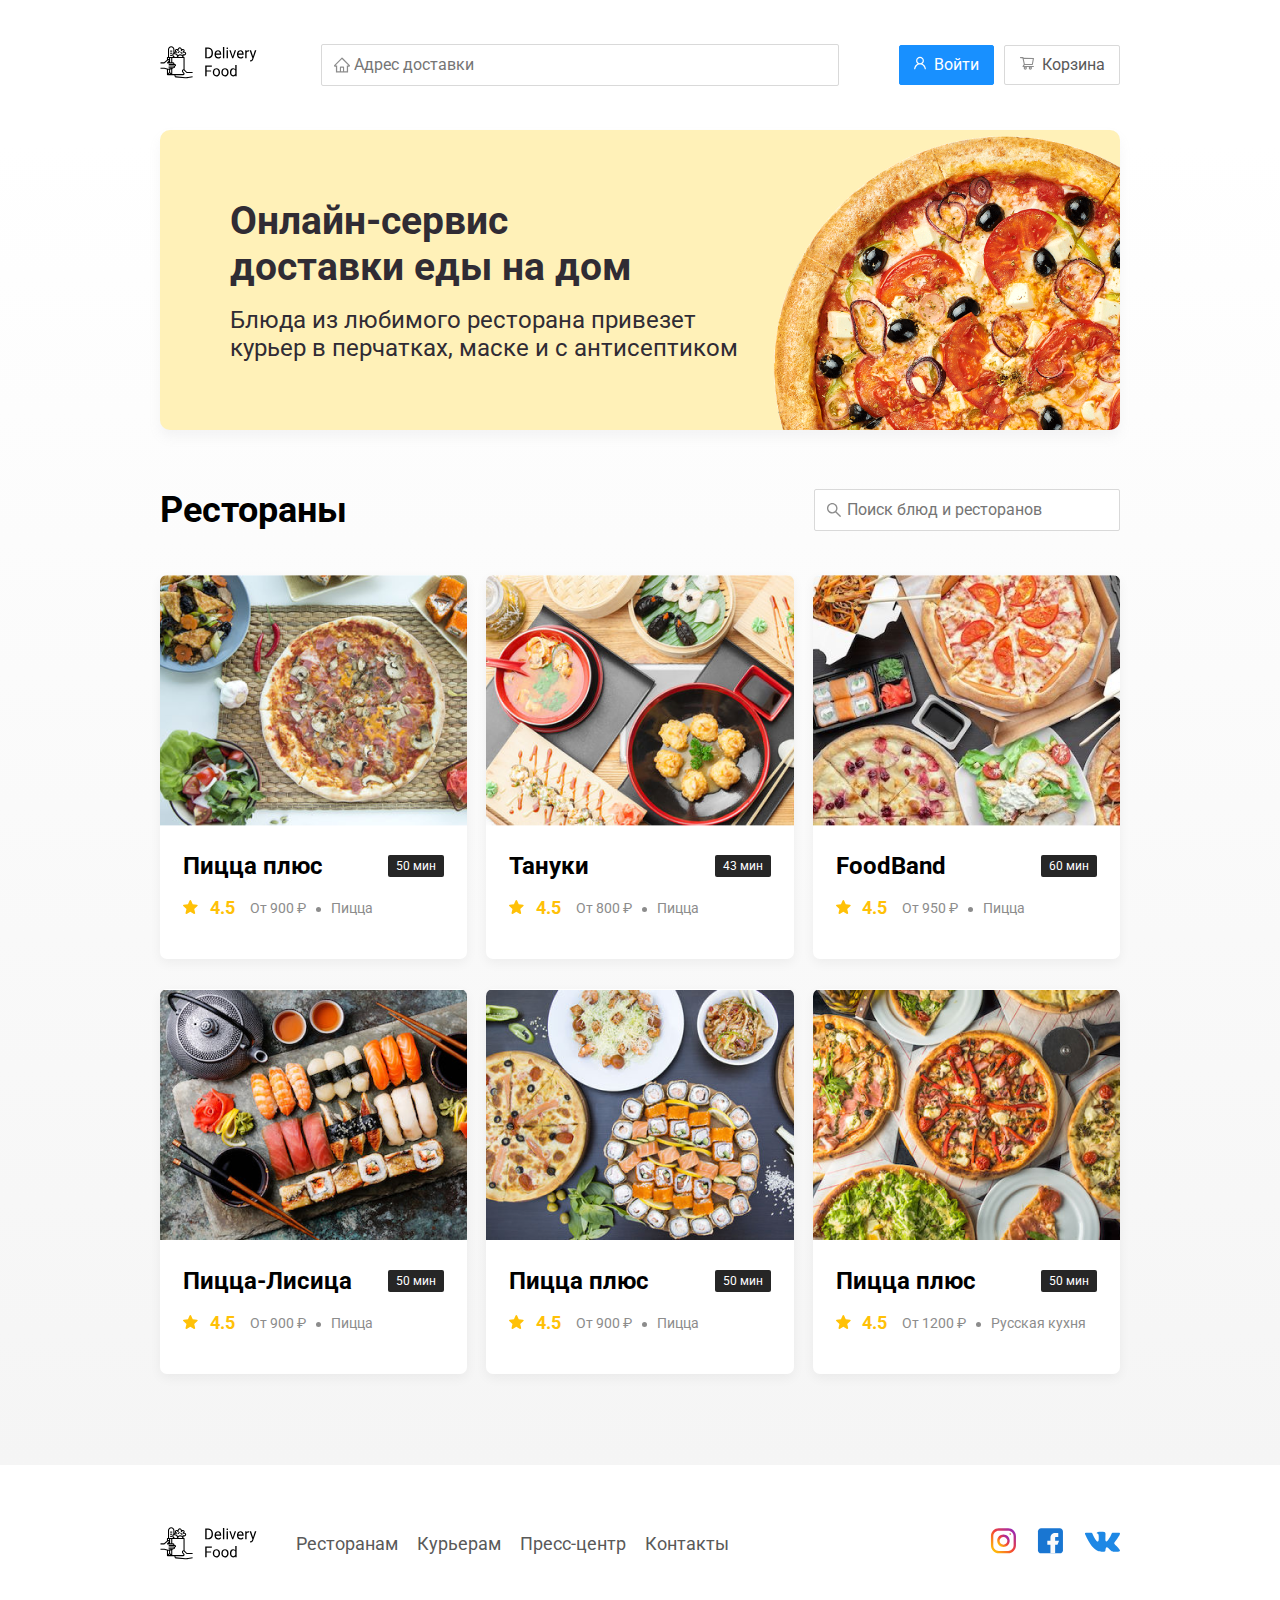
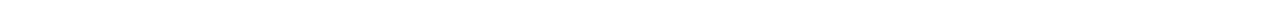
==== delivery/index.html @ 80c61ded "add layout" ====
<!DOCTYPE html>
<html lang="en">
<head>
    <meta charset="UTF-8">
    <meta name="viewport" content="width=device-width, initial-scale=1.0">
    <title>Доставка еды на дом!</title>
    <link
    rel="stylesheet"
    href="https://cdnjs.cloudflare.com/ajax/libs/animate.css/4.1.1/animate.min.css"/>
    <link href="https://fonts.googleapis.com/css2?family=Roboto:wght@400;700&display=swap" rel="stylesheet">
    <link rel="stylesheet" href="css/normalize.css"> 
    <link rel="stylesheet" href="css/style.css">
</head>
<body>
    <div class="container">
        <header class="header">
            <a href="index.html"><img src="img/logo.svg" alt="logo" class="logo"></a>
            
            <input type="text" class="input search-input" placeholder="Адрес доставки">
            <div class="buttons">
                <button class="button button-sign-in"><img src="img/Vector.svg" class="button-icon">
                    <span class="button-text">Войти</span></button>
                <button class="button" id="cart-button"><img src="img/carts.svg" class="button-icon">
                    <span class="button-text">Корзина</span></button>
            </div>
        </header>
    </div>
    <main class="main">
        <div class="container">
            <section class="promo">
                <h1 class="promo__title">
                    Онлайн-сервис <br>доставки еды на дом
                </h1>
                <p class="promo__text">
                    Блюда из любимого ресторана привезет курьер в 
                    перчатках, маске и с антисептиком
                </p>
            </section>
    
            <section class="restaurants">
                <div class="section-heading">
                    <h2 class="section-title">Рестораны</h2>
                    <input class=" input restaurant-search" placeholder="Поиск блюд и ресторанов">
                </div>
                <div class="cards">
                    <a href="restaurant.html" class="card">
                        <img src="img/1.png" alt="Пицца плюс" class="card__image">
                        <div class="card-text">
                            <div class="card-heading">
                                <h3 class="card-title">Пицца плюс</h3>
                                <span class="card-tag">50 мин</span>
                            </div>
                            <div class="card-info">
                                <div class="rating"><img src="img/star.svg" alt="" class="rating-star"> 4.5</div>
                                <div class="price">От 900 ₽</div>
                                <div class="category">Пицца</div>
                            </div>
                        </div>
                    </a>
                    <a href="restaurant.html" class="card">
                        <img src="img/2.png" alt="Пицца плюс" class="card__image">
                        <div class="card-text">
                            <div class="card-heading">
                                <h3 class="card-title">Тануки</h3>
                                <span class="card-tag">43 мин</span>
                            </div>
                            <div class="card-info">
                                <div class="rating"><img src="img/star.svg" alt="" class="rating-star"> 4.5</div>
                                <div class="price">От 800 ₽</div>
                                <div class="category">Пицца</div>
                            </div>
                        </div>
                    </a>
                    <a href="restaurant.html" class="card">
                        <img src="img/3.png" alt="Пицца плюс" class="card__image">
                        <div class="card-text">
                            <div class="card-heading">
                                <h3 class="card-title">FoodBand</h3>
                                <span class="card-tag">60 мин</span>
                            </div>
                            <div class="card-info">
                                <div class="rating"><img src="img/star.svg" alt="" class="rating-star"> 4.5</div>
                                <div class="price">От 950 ₽</div>
                                <div class="category">Пицца</div>
                            </div>
                        </div>
                    </a>
                    <a href="restaurant.html" class="card">
                        <img src="img/4.png" alt="Пицца плюс" class="card__image">
                        <div class="card-text">
                            <div class="card-heading">
                                <h3 class="card-title">Пицца-Лисица</h3>
                                <span class="card-tag">50 мин</span>
                            </div>
                            <div class="card-info">
                                <div class="rating"><img src="img/star.svg" alt="" class="rating-star"> 4.5</div>
                                <div class="price">От 900 ₽</div>
                                <div class="category">Пицца</div>
                            </div>
                        </div>
                    </a>
                    <a href="restaurant.html" class="card">
                        <img src="img/5.png" alt="Пицца плюс" class="card__image">
                        <div class="card-text">
                            <div class="card-heading">
                                <h3 class="card-title">Пицца плюс</h3>
                                <span class="card-tag">50 мин</span>
                            </div>
                            <div class="card-info">
                                <div class="rating">
                                    <img src="img/star.svg" alt="" class="rating-star"> 4.5</div>
                                <div class="price">От 900 ₽</div>
                                <div class="category">Пицца</div>
                            </div>
                        </div>
                    </a>
                    <a href="restaurant.html" class="card">
                        <img src="img/6.png" alt="Пицца плюс" class="card__image">
                        <div class="card-text">
                            <div class="card-heading">
                                <h3 class="card-title">Пицца плюс</h3>
                                <span class="card-tag">50 мин</span>
                            </div>
                            <div class="card-info">
                                <div class="rating"><img src="img/star.svg" alt="" class="rating-star"> 4.5</div>
                                <div class="price">От 1200 ₽</div>
                                <div class="category">Русская кухня</div>
                            </div>
                        </div>
                    </a>
                </div>
            </section>
        </div>
    </main>
    <div class="footer">
        <div class="container">
            <div class="footer-block">
                <img src="img/logo.svg" alt="logo" class="logo footer-logo">
                <nav class="footer-nav">
                    <a href="#" class="footer-link">Ресторанам </a>
                    <a href="#" class="footer-link">Курьерам</a>
                    <a href="#" class="footer-link">Пресс-центр</a>
                    <a href="#" class="footer-link">Контакты</a>
                </nav>
                <div class="social-links">
                    <a href="#" class="social-link"><img src="img/instagram.svg" alt="instagram"></a>
                    <a href="#" class="social-link"><img src="img/fb.svg" alt="FaceBook"></a>
                    <a href="#" class="social-link"><img src="img/vk.svg" alt="VKontakte"></a>
                </div>
            </div>
        </div>
    </div>
</body>
</html>
---- delivery/css/style.css ----
* {
    box-sizing: border-box;
}

body {
    padding-top: 44px;
    font-family: 'Roboto', sans-serif;
}

.container {
    max-width: 1200px;
    margin: 0 auto;
}

.header {
    display: flex;
    justify-content: space-between;
    align-items: center;
    margin-bottom: 44px;
}

.input {
    border-radius: 2px;
    border: 1px solid #D9D9D9;
    font-size: 16px;
    line-height: 24px;
    padding: 8px;
    color: #BFBFBF;
    padding-left: 32px;
    background-repeat: no-repeat;
    background-position: left 11px center;
}

.search-input {
    flex:0.8;
    background-image: url(../img/home.svg);
    
}

.buttons {
    display: flex;
    align-items: center;
}

.button {
    background: #fff;
    padding: 7px 14px;
    border-radius: 2px;
    border: 1px solid #D9D9D9;
    box-shadow: 0px 0px 2px rgba(0, 0, 0, 0.0015);
    color: #595959;
    font-size: 16px;
    line-height: 24px;
    cursor:pointer;
}

.button-sign-in {
    background: #1890FF;
    border: 1px solid #1890FF;
    color: #fff;
    margin-right: 10px;
}

.button-icon {
    margin-right: 4px;
}

.button-card-text {
    margin-right: 10px;
}

.main {
    background: linear-gradient(180deg, rgba(245, 245, 245, 0) 1.04%, #F5F5F5 100%);
    padding-bottom: 91px;
}

.promo {
    box-shadow: 0 7px 12px rgba(158,158,163, 0.1);
    background: #FFF1B8 url(../img/pizza-promo.png) no-repeat top right -230px / 800px;
    border-radius: 10px;
    padding: 68px 70px;
}

.promo__title {
    font-weight: 700;
    color: #302C34;
    font-size: 39px;
    line-height: 46px;
    margin: 0;
}

.promo__text {
    margin: 16px 0 0 0;
    max-width: 538px;
    font-size: 24px;
    line-height: 28px;
    font-weight: normal;
    color: #302C34;
}

.restaurants {
    margin-top: 59px;
}

.restaurant-search {
    background-image: url(../img/search.svg);
    width: 306px;
    margin-left: auto;
}

.section-heading {
    display: flex;
    
    align-items: center;
    margin-bottom: 44px;
}

.section-title {
    margin: 0;
    font-weight: bold;
    font-size: 36px;
    line-height: 42px;
    color: #000;
    margin-right: 30px;
}

.cards {
    display: flex;
    flex-wrap: wrap;
    align-items: flex-start;
    justify-content: space-between;
}

.cards .card:nth-child(-n+3){
    margin-bottom: 30px;
}


.card {
    background: #FFFFFF;
    box-shadow: 0px 4px 12px rgba(0, 0, 0, 0.05);
    border-radius: 7px;
    overflow: hidden;
    flex-basis: 32%;
    text-decoration: none;
}

.card-buttons {
    margin-top: 24px;
    display: flex;
    align-items: center;
}

.card-buttons button {
    display: flex;
    align-items: center;
}

.card-price-bold {
    font-weight: bold;
    font-size: 20px;
    line-height: 32px;
    color: #000;
    margin-left: 32px;
}

.card-image {
    width: 384px;
    height: 250px;
    object-fit: cover;
}

.card-text {
    padding-top: 20px;
    padding-bottom: 35px;
    padding-left: 23px;
    padding-right: 23px;
}

.card-heading {
    display: flex;
    align-items: center;
    justify-content: space-between;
}

.card-title {
    margin: 0;
    font-weight: bold;
    font-size: 24px;
    line-height: 32px;
    color: #000;
}

.card-title-reg{
    font-weight: 400;
}

.card-tag {
    padding: 1px 8px;
    background: #262626;
    color: #fff;
    font-size: 12px;
    line-height: 20px;
    font-weight: normal;
    border-radius: 2px;
}

.card-info {
    display: flex;
    align-items: center;
    margin-top: 10px;
    flex-wrap: wrap;

}

.rating {
    margin-right: 26px;
    color: #FFC107;
    font-weight: bold;
    font-size: 18px;
    line-height: 32px;
}

.price, .category {
    color: #8C8C8C;
    font-weight: 400;
    font-size: 18px;
    line-height: 32px;
}

.ingredients {
    color: #8C8C8C;
    font-weight: 400;
    font-size: 18px;
    line-height: 21px;
}

.category {
    text-overflow: ellipsis;
    overflow: hidden;
    white-space: nowrap;
    max-width: 150px;
}

.price {
    margin-right: 10px;
    position: relative;
}

.price::after {
    content: "";
    display: inline-block;
    width: 5px;
    height: 5px;
    background: #8C8C8C;
    border-radius: 50%;
    vertical-align: middle;
    margin-left: 10px;
}

.rating-star {
    margin-right: 7.5px;
}

.footer {
    padding: 60px 0;
}

.footer-block {
    display: flex;
    align-items: center;
    justify-content: space-between;
}

.footer-nav {
    margin-right: auto;
    margin-left: 35px;
}

.footer-link {
    display: inline-block;
    color: #595959;
    text-decoration: none;
    font-weight: normal;
    font-size: 18px;
    line-height: 21px;
}

.footer-link:not(:last-child) {
    margin-right: 15px;
}

.social-links {
    display: flex;
    align-items: center;
}
.social-link:not(:last-child) {
    margin-right: 21px;
}

.modal {
    display: none;
    position: fixed;
    top: 0;
    left: 0;
    width: 100%;
    height: 100%;
    background: rgba(0, 0, 0, 0.4);
}

.is-open {
    display: flex;
}

.modal-dialog {
    max-width: 780px;
    width: 95%;
    padding:40px 45px;
    margin: auto;
    background: #FFFFFF;
    border-radius: 5px;
}

.modal-header {
    display: flex;
    justify-content: space-between;
    align-items: center;
    margin-bottom: 45px;
}

.modal-title {
    margin: 0;
    font-weight: bold;
    font-size: 36px;
    line-height: 42px;
}

.close {
    font-size: 36px;
    border:none;
    background-color: transparent;
}

.modal-body {
    margin-bottom: 52px;
}
.food-row {
    display: flex;
    align-items: flex-start;
    justify-content: space-between;
    padding-bottom: 8px;
    border-bottom: 1px solid #D9D9D9;
    margin-bottom: 15px;
}

.food-name {
    font-weight: normal;
    font-size: 18px;
    line-height: 32px;
}

.food-price {
    margin-left: auto;
    margin-right: 47px;
}

.food-counter {
    display: flex;
    align-items: center;
}

.counter-button {
    display: flex;
    align-items: center;
    justify-content: center;
    width: 39px;
    height: 32px;
    background: #FFFFFF;
    border: 1px solid #40A9FF;
    box-sizing: border-box;
    border-radius: 2px;
    font-weight: normal;
    font-size: 14px;
    line-height: 22px;
    color: #40A9FF;
}

.counter {
    font-size: 16px;
    line-height: 24px;
    margin-left: 10px;
    margin-right: 10px;
}

.modal-footer {
    display: flex;
    align-items: center;
    justify-content: space-between;
}

.footer-buttons {
    display: flex;
    align-items: center;
}

.price-tag {
    padding:15px 20px;
    background: #262626;
    border-radius: 5px;
    font-weight: bold;
    font-size: 20px;
    line-height: 23px;
    color: #FAFAFA;
}

@media (max-width: 1366px) {
    .container {
        max-width: 960px;
    }

    .promo {
        background-size: 710px;
        background-position: top right -240px;
    }

    .rating {
        margin-right: 15px;
    }

    .category, .price {
        font-size: 14px;
    }
}



@media (max-width: 992px) {
    .container {
        max-width: 750px;
    }

    .promo {
        padding: 50px;
        background-size: 500px;
        background-position: center right -160px;
    }

    .promo__text {
        font-size: 18px;
        max-width: 400px;
    }

    .card {
        flex-basis: 49%;
    }

    .footer-link {
        font-size: 16px;
    }
}

@media (max-width: 768px) {
    .container {
        max-width: 560px;
    }

    .card-info {
        flex-wrap: wrap;
    }

    .card .rating {
        flex-basis: 100%;
    }

    .card-title{
        font-size: 18px;
    }
    .promo {
        background-size: 400px;
        background-position: bottom 73px right -115px;
    }
    .promo__title {
        font-size: 24px;
        line-height: 1.4;
    }

    .promo__text {
        margin-top: 0;
    }
}

@media (max-width: 578px) {
    .container {
        width: 90%;
    }

    .header {
        flex-wrap: wrap;
    }

    .search-input {
        order: 5;
        margin-top: 15px;
        flex: 1;
    }

    .promo {
        background-image: none;
    }

    .promo__title {
        margin-bottom: 10px;
    }

    .section-title {
        font-size: 20px;
    }

    .card {
        flex-basis: 100%;
    }

    .card__image {
        width: 100%;
    }

    .cards .card:not(:last-child) {
        margin-bottom: 30px;
    }

    .footer {
        padding: 30px 0;
    }

    .footer-block {
        align-items: center;
    }

    .footer-nav {
        order: 0;
        margin-left: 0;
        margin-right: 0;
        display: flex;
        flex-direction: column;
    }

    .footer-logo {
        margin-right: 15px;
        order: 1;
    }

    .social-links {
        order: 2;
    }
}

@media (max-width:480px) {

    .button-text {
        display: none;
    }

    .button {
        min-height: 40px;
    }

    .button-icon {
        margin: 0;
    }

    .promo {
        padding: 20px;
    }

    .restaurants {
        margin-top: 30px;
    }
    .section-heading {
        flex-wrap: wrap;
    }

    .footer-block {
        flex-wrap: wrap;
        flex-direction: column;
        align-items: center;
    }

    .footer-logo {
        order: 0;
        margin-bottom: 20px;
    }
    .footer-nav {
        margin-bottom: 20px;
        text-align: center;
    }

    .footer-link:not(:last-child){
        margin-right: 0;
    }
}
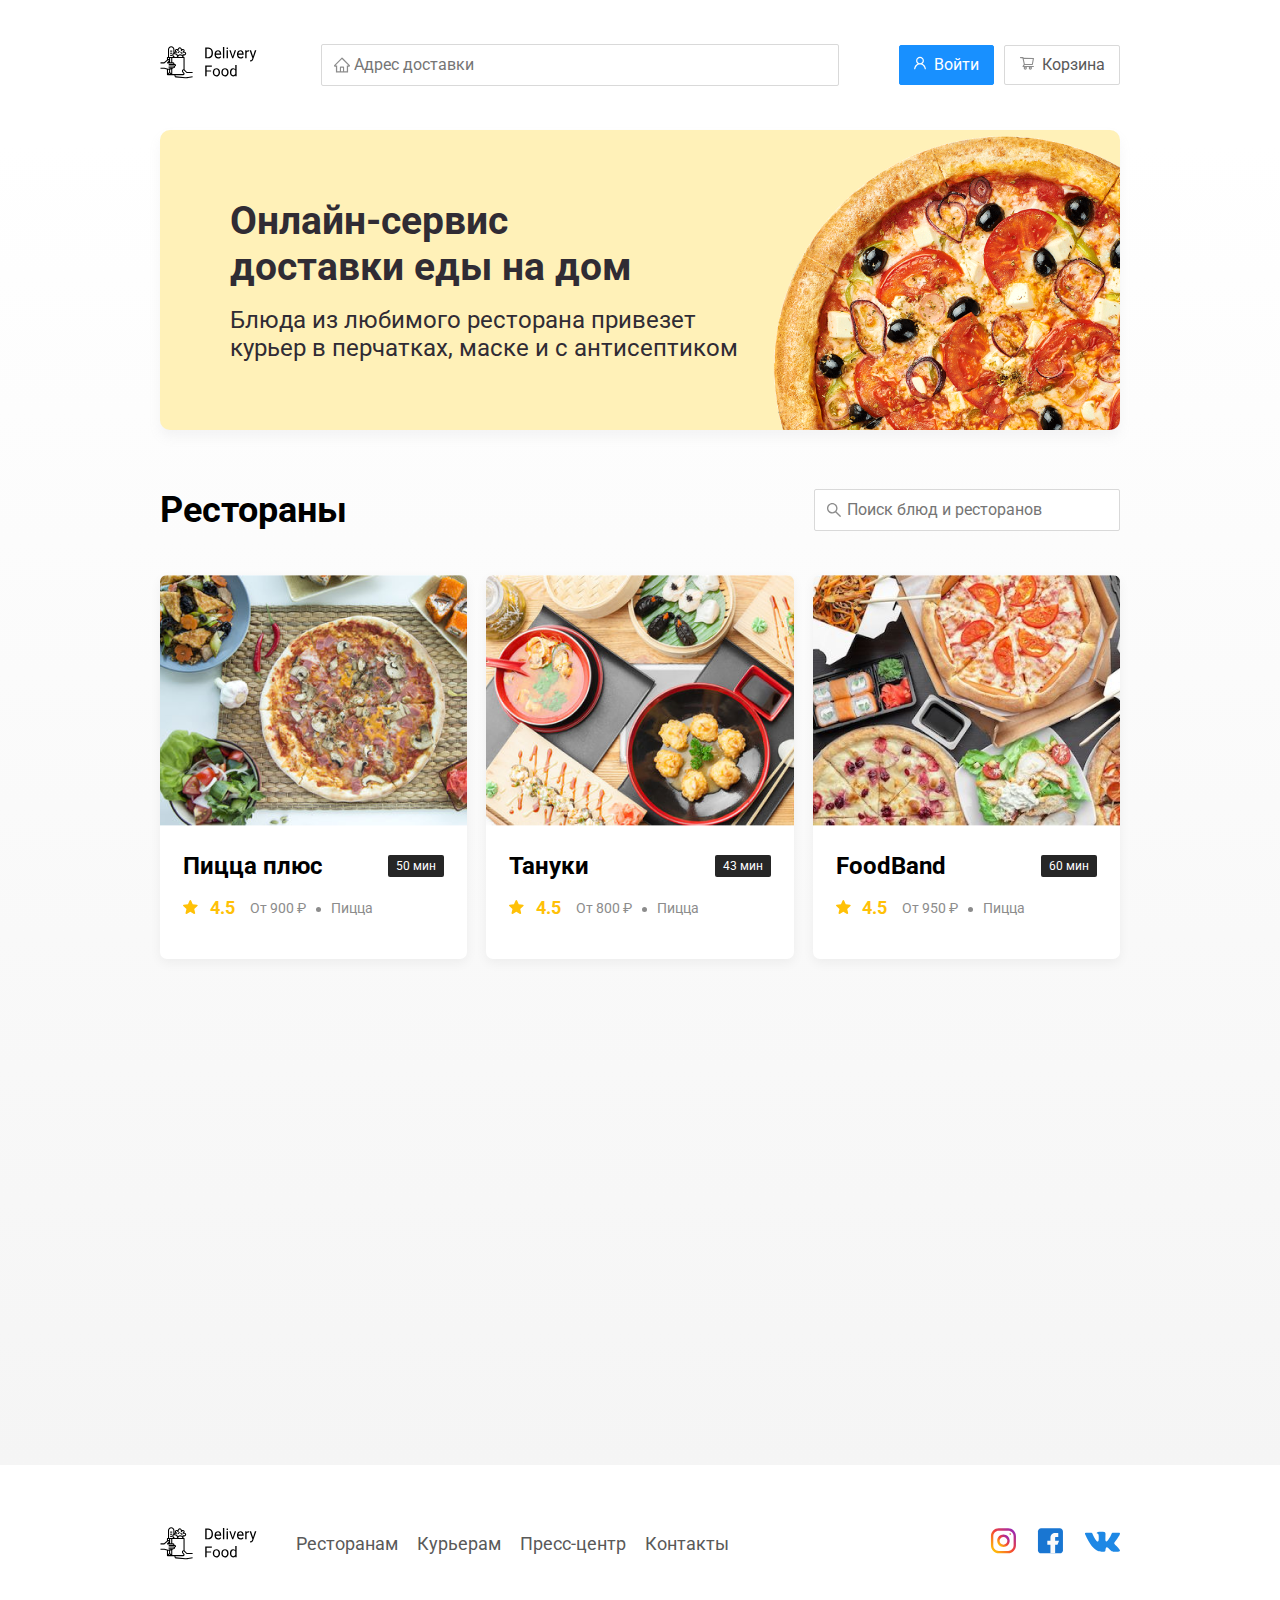
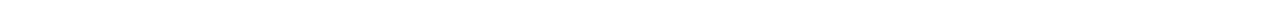
==== commit 122e4cf7: "add animation" ====
--- a/delivery/index.html
+++ b/delivery/index.html
@@ -20,14 +20,14 @@
             <div class="buttons">
                 <button class="button button-sign-in"><img src="img/Vector.svg" class="button-icon">
                     <span class="button-text">Войти</span></button>
-                <button class="button" id="cart-button"><img src="img/carts.svg" class="button-icon">
+                <button class="button" id="cart-button" id="cart-button"><img src="img/carts.svg" class="button-icon">
                     <span class="button-text">Корзина</span></button>
             </div>
         </header>
     </div>
     <main class="main">
         <div class="container">
-            <section class="promo">
+            <section class="promo animate__animated animate__flipInX">
                 <h1 class="promo__title">
                     Онлайн-сервис <br>доставки еды на дом
                 </h1>
@@ -43,7 +43,7 @@
                     <input class=" input restaurant-search" placeholder="Поиск блюд и ресторанов">
                 </div>
                 <div class="cards">
-                    <a href="restaurant.html" class="card">
+                    <a href="restaurant.html" class="card wow animate__animated animate__fadeInUp" data-wow-delay="0.2s">
                         <img src="img/1.png" alt="Пицца плюс" class="card__image">
                         <div class="card-text">
                             <div class="card-heading">
@@ -57,7 +57,7 @@
                             </div>
                         </div>
                     </a>
-                    <a href="restaurant.html" class="card">
+                    <a href="restaurant.html" class="card wow animate__animated animate__fadeInUp" data-wow-delay="0.4s">
                         <img src="img/2.png" alt="Пицца плюс" class="card__image">
                         <div class="card-text">
                             <div class="card-heading">
@@ -71,7 +71,7 @@
                             </div>
                         </div>
                     </a>
-                    <a href="restaurant.html" class="card">
+                    <a href="restaurant.html" class="card wow animate__animated animate__fadeInUp" data-wow-delay="0.6s">
                         <img src="img/3.png" alt="Пицца плюс" class="card__image">
                         <div class="card-text">
                             <div class="card-heading">
@@ -85,7 +85,7 @@
                             </div>
                         </div>
                     </a>
-                    <a href="restaurant.html" class="card">
+                    <a href="restaurant.html" class="card wow animate__animated animate__fadeInUp" data-wow-delay="0.2s">
                         <img src="img/4.png" alt="Пицца плюс" class="card__image">
                         <div class="card-text">
                             <div class="card-heading">
@@ -99,7 +99,7 @@
                             </div>
                         </div>
                     </a>
-                    <a href="restaurant.html" class="card">
+                    <a href="restaurant.html" class="card wow animate__animated animate__fadeInUp" data-wow-delay="0.4s">
                         <img src="img/5.png" alt="Пицца плюс" class="card__image">
                         <div class="card-text">
                             <div class="card-heading">
@@ -114,7 +114,7 @@
                             </div>
                         </div>
                     </a>
-                    <a href="restaurant.html" class="card">
+                    <a href="restaurant.html" class="card wow animate__animated animate__fadeInUp" data-wow-delay="0.6s">
                         <img src="img/6.png" alt="Пицца плюс" class="card__image">
                         <div class="card-text">
                             <div class="card-heading">
@@ -150,5 +150,105 @@
             </div>
         </div>
     </div>
+    <div class="modal">
+        <div class="modal-dialog">
+            <div class="modal-header">
+                <h3 class="modal-title">Корзина</h3>
+                <button class="close">&times;</button>
+            </div>
+            <div class="modal-body">
+                <div class="food-row">
+                    <span class="food-name">Ролл угорь стандарт</span>
+                    <strong class="food-price">250 ₽</strong>
+                    <div class="food-counter">
+                        <button class="counter-button">-</button>
+                        <span class="counter">1</span>
+                        <button class="counter-button">+</button>
+                    </div>
+                </div>
+                <div class="food-row">
+                    <span class="food-name">Ролл угорь стандарт</span>
+                    <strong class="food-price">250 ₽</strong>
+                    <div class="food-counter">
+                        <button class="counter-button">-</button>
+                        <span class="counter">1</span>
+                        <button class="counter-button">+</button>
+                    </div>
+                </div>
+                <div class="food-row">
+                    <span class="food-name">Ролл угорь стандарт</span>
+                    <strong class="food-price">250 ₽</strong>
+                    <div class="food-counter">
+                        <button class="counter-button">-</button>
+                        <span class="counter">1</span>
+                        <button class="counter-button">+</button>
+                    </div>
+                </div>
+                <div class="food-row">
+                    <span class="food-name">Ролл угорь стандарт</span>
+                    <strong class="food-price">250 ₽</strong>
+                    <div class="food-counter">
+                        <button class="counter-button">-</button>
+                        <span class="counter">1</span>
+                        <button class="counter-button">+</button>
+                    </div>
+                </div>
+                <div class="food-row">
+                    <span class="food-name">Ролл угорь стандарт</span>
+                    <strong class="food-price">250 ₽</strong>
+                    <div class="food-counter">
+                        <button class="counter-button">-</button>
+                        <span class="counter">1</span>
+                        <button class="counter-button">+</button>
+                    </div>
+                </div>
+                <div class="food-row">
+                    <span class="food-name">Ролл угорь стандарт</span>
+                    <strong class="food-price">250 ₽</strong>
+                    <div class="food-counter">
+                        <button class="counter-button">-</button>
+                        <span class="counter">1</span>
+                        <button class="counter-button">+</button>
+                    </div>
+                </div>
+                <div class="food-row">
+                    <span class="food-name">Ролл угорь стандарт</span>
+                    <strong class="food-price">250 ₽</strong>
+                    <div class="food-counter">
+                        <button class="counter-button">-</button>
+                        <span class="counter">1</span>
+                        <button class="counter-button">+</button>
+                    </div>
+                </div>
+                <div class="food-row">
+                    <span class="food-name">Ролл угорь стандарт</span>
+                    <strong class="food-price">250 ₽</strong>
+                    <div class="food-counter">
+                        <button class="counter-button">-</button>
+                        <span class="counter">1</span>
+                        <button class="counter-button">+</button>
+                    </div>
+                </div>
+                <div class="food-row">
+                    <span class="food-name">Ролл угорь стандарт</span>
+                    <strong class="food-price">250 ₽</strong>
+                    <div class="food-counter">
+                        <button class="counter-button">-</button>
+                        <span class="counter">1</span>
+                        <button class="counter-button">+</button>
+                    </div>
+                </div>
+            </div>
+            <div class="modal-footer">
+                <span class="price-tag">1250 ₽</span>
+                <div class="footer-buttons">
+                    <button class="button button-sign-in">Оформить заказ</button>
+                    <button class="button">Отмена</button>
+                </div>
+            </div>
+        </div>
+    </div>
+    <script src="js/wow.min.js"></script>
+    <script src="js/script.js"></script>
 </body>
 </html>--- a/delivery/css/style.css
+++ b/delivery/css/style.css
@@ -316,6 +316,8 @@
     max-width: 780px;
     width: 95%;
     padding:40px 45px;
+    overflow: scroll;
+    max-height: 400px;
     margin: auto;
     background: #FFFFFF;
     border-radius: 5px;
@@ -339,6 +341,7 @@
     font-size: 36px;
     border:none;
     background-color: transparent;
+    cursor: pointer;
 }
 
 .modal-body {
